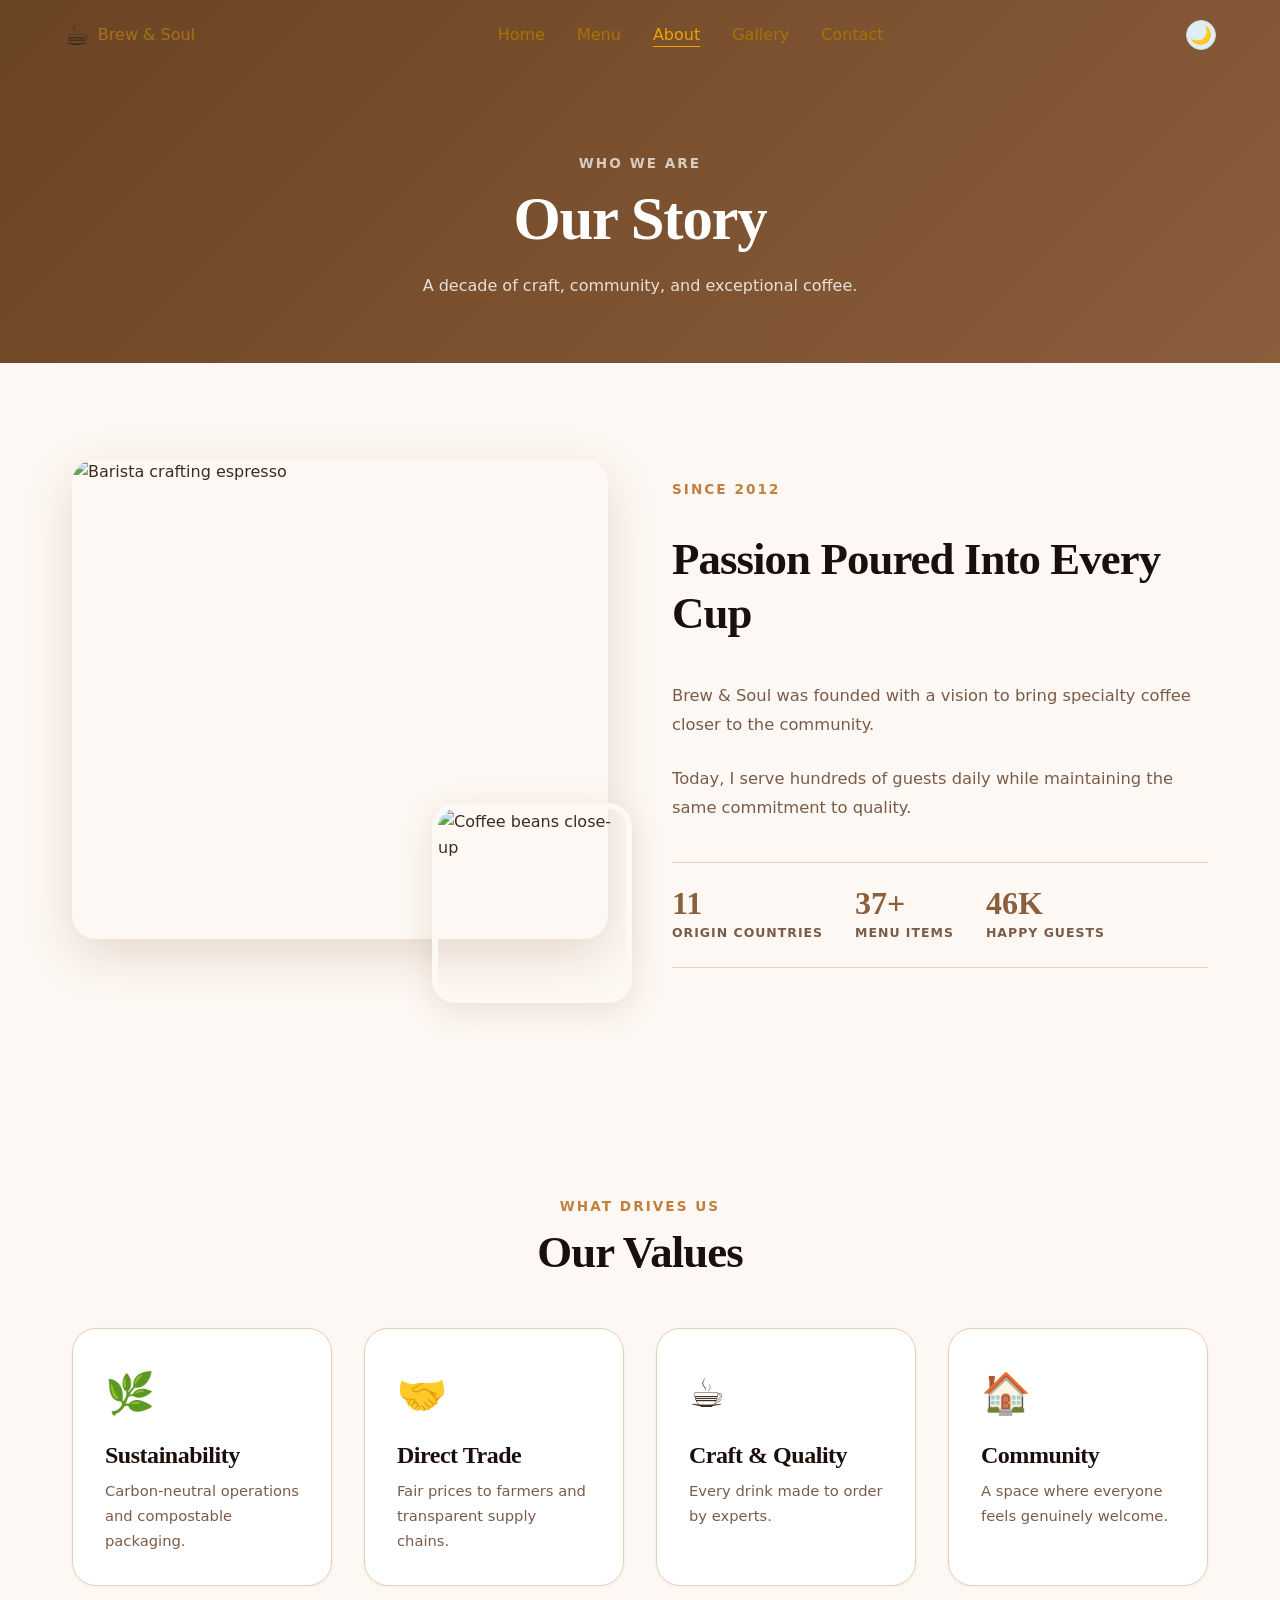
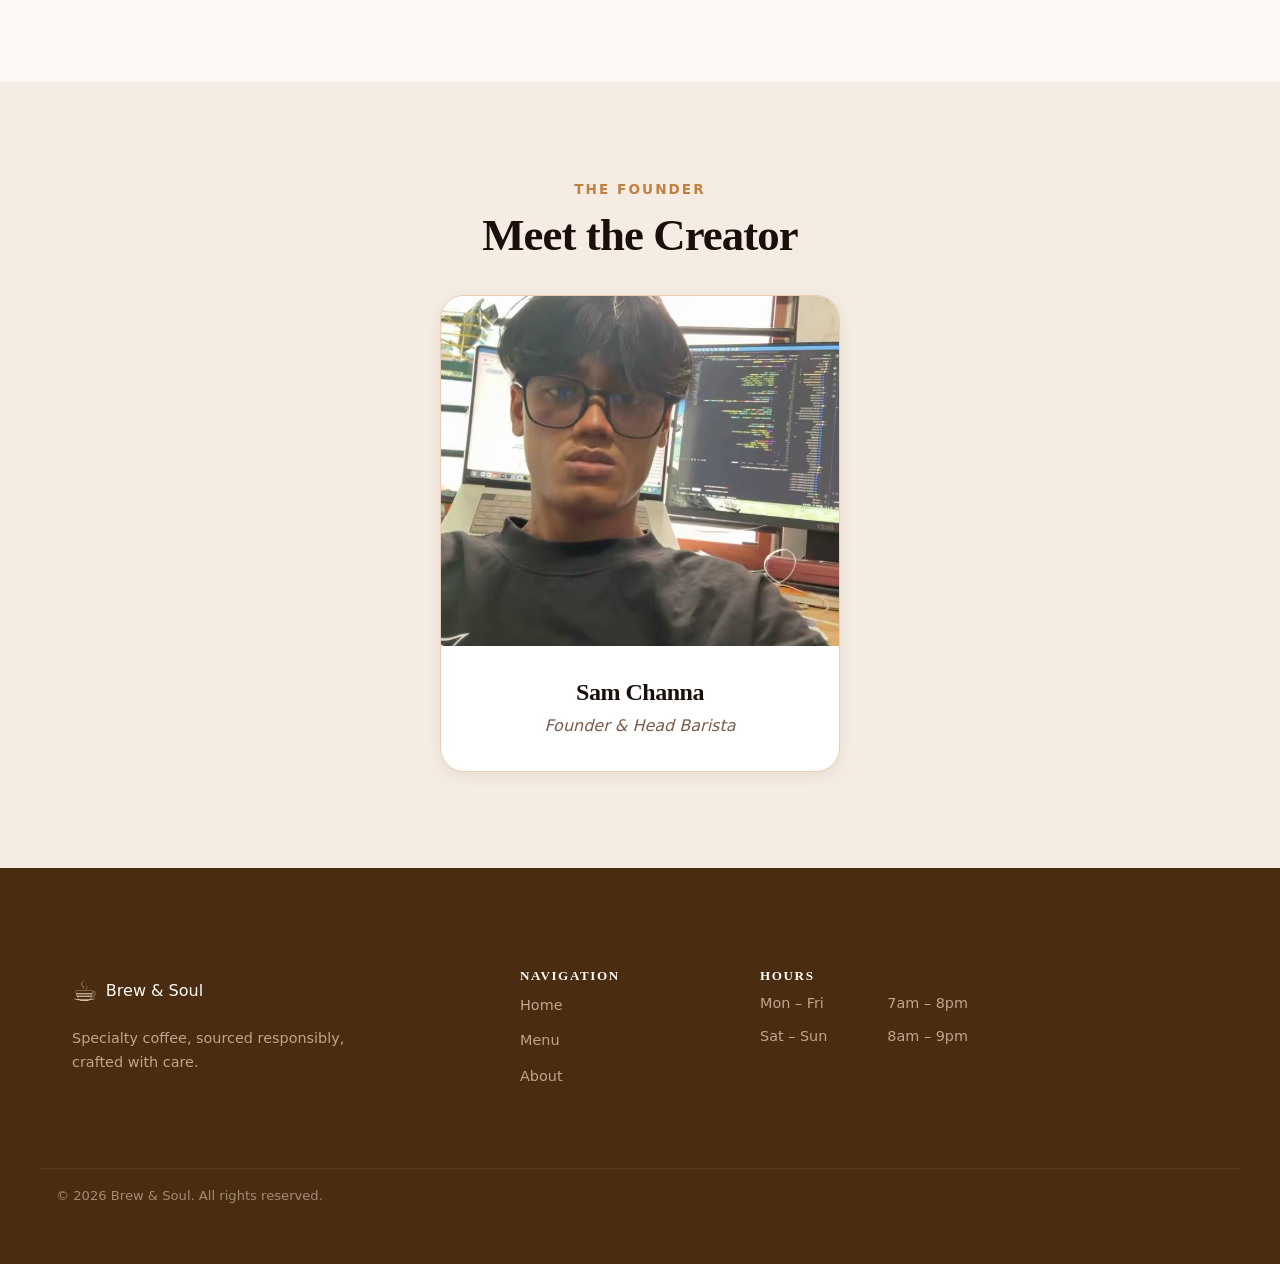
==== pages/about.html @ 76bbf793 "first commit" ====
<!DOCTYPE html>
<html lang="en" data-theme="light">
<head>
  <meta charset="UTF-8" />
  <meta name="viewport" content="width=device-width, initial-scale=1.0" />
  <title>About — Brew &amp; Soul</title>
  <link rel="stylesheet" href="../css/global.css" />
  <link rel="stylesheet" href="../css/navbar.css" />
  <link rel="stylesheet" href="../css/about.css" />
  <link rel="stylesheet" href="../css/footer.css" />
  <link rel="stylesheet" href="../css/responsive.css" />
  <style>
    .page-hero {
      min-height: 300px;
      display: flex;
      align-items: center;
      justify-content: center;
      text-align: center;
      padding: calc(var(--navbar-h) + var(--space-6)) var(--space-4) var(--space-6);
      background: linear-gradient(135deg, var(--clr-primary-600), var(--clr-primary-500));
      color: #fff;
    }
    .page-hero h1 { color: #fff; }
    .page-hero p  { color: rgba(255,255,255,0.82); margin-top: var(--space-2); }

    /* Team Section */
    .team-section { padding: var(--space-7) 0; background-color: var(--bg-section-alt); }
    .team-grid {
      display: flex;
      justify-content: center;
      padding: 0 var(--space-4);
    }
    .team-card {
      background-color: var(--bg-card);
      border-radius: var(--radius-xl);
      overflow: hidden;
      text-align: center;
      box-shadow: var(--shadow-md);
      border: 1px solid var(--border-color);
      transition: transform var(--transition-base);
      max-width: 400px;
      width: 100%;
    }
    .team-card:hover { transform: translateY(-6px); }
    .team-card img {
      width: 100%;
      height: 350px;
      object-fit: cover;
      object-position: center;
      display: block;
    }
    .team-card-body { padding: var(--space-4); }
    .team-card-body h3 { font-size: 1.5rem; margin-bottom: 5px; }
    .team-card-body p  { font-size: 1rem; color: var(--text-muted); font-style: italic; }

    /* Values Section */
    .values-section { padding: var(--space-7) 0; }
    .values-grid {
      display: grid;
      grid-template-columns: repeat(auto-fill, minmax(260px, 1fr));
      gap: var(--space-4);
    }
    .value-card {
      padding: var(--space-4);
      background-color: var(--bg-card);
      border-radius: var(--radius-xl);
      border: 1px solid var(--border-color);
      box-shadow: var(--shadow-sm);
    }
    .value-icon { font-size: 2.5rem; margin-bottom: var(--space-2); }
    .value-card h3 { margin-bottom: var(--space-1); }
    .value-card p  { font-size: 0.92rem; color: var(--text-muted); }
  </style>
</head>
<body>
  <nav class="navbar" id="navbar">
    <div class="nav-container">
      <a href="../index.html" class="nav-logo">
        <span class="logo-icon">&#9749;</span>
        <span class="logo-text">Brew &amp; Soul</span>
      </a>
      <ul class="nav-links" id="navLinks">
        <li><a href="../index.html" class="nav-link">Home</a></li>
        <li><a href="menu.html"    class="nav-link">Menu</a></li>
        <li><a href="about.html"   class="nav-link active">About</a></li>
        <li><a href="gallery.html" class="nav-link">Gallery</a></li>
        <li><a href="contact.html" class="nav-link">Contact</a></li>
      </ul>
      <div class="nav-controls">
        <button class="dark-toggle" id="darkToggle" aria-label="Toggle dark mode">
          <span class="toggle-icon" id="toggleIcon">&#127769;</span>
        </button>
        <button class="hamburger" id="hamburger" aria-label="Toggle menu" aria-expanded="false">
          <span class="bar"></span><span class="bar"></span><span class="bar"></span>
        </button>
      </div>
    </div>
  </nav>

  <section class="page-hero">
    <div>
      <p class="section-eyebrow" style="color:rgba(255,255,255,0.7)">Who We Are</p>
      <h1>Our Story</h1>
      <p>A decade of craft, community, and exceptional coffee.</p>
    </div>
  </section>

  <section class="about-section">
    <div class="container about-grid">
      <div class="about-images reveal">
        <img src="https://images.pexels.com/photos/683039/pexels-photo-683039.jpeg?auto=compress&cs=tinysrgb&w=700" alt="Barista crafting espresso" class="about-img-main" />
        <img src="https://i.pinimg.com/1200x/c4/73/7e/c4737e013a673e196416210867f9b1f8.jpg" alt="Coffee beans close-up" class="about-img-secondary" />
      </div>
      <div class="about-content reveal reveal-right">
        <p class="section-eyebrow">Since 2012</p>
        <h2 class="section-title">Passion Poured Into Every Cup</h2>
        <p class="about-text">Brew &amp; Soul was founded with a vision to bring specialty coffee closer to the community.</p>
        <p class="about-text">Today, I serve hundreds of guests daily while maintaining the same commitment to quality.</p>
        <div class="about-stats">
          <div class="stat"><span class="stat-number">12</span><span class="stat-label">Origin Countries</span></div>
          <div class="stat"><span class="stat-number">40+</span><span class="stat-label">Menu Items</span></div>
          <div class="stat"><span class="stat-number">50K</span><span class="stat-label">Happy Guests</span></div>
        </div>
      </div>
    </div>
  </section>

  <section class="values-section">
    <div class="container">
      <div class="section-header reveal">
        <p class="section-eyebrow">What Drives Us</p>
        <h2 class="section-title">Our Values</h2>
      </div>
      <div class="values-grid">
        <div class="value-card reveal">
          <div class="value-icon">&#127807;</div>
          <h3>Sustainability</h3>
          <p>Carbon-neutral operations and compostable packaging.</p>
        </div>
        <div class="value-card reveal">
          <div class="value-icon">&#129309;</div>
          <h3>Direct Trade</h3>
          <p>Fair prices to farmers and transparent supply chains.</p>
        </div>
        <div class="value-card reveal">
          <div class="value-icon">&#9749;</div>
          <h3>Craft &amp; Quality</h3>
          <p>Every drink made to order by experts.</p>
        </div>
        <div class="value-card reveal">
          <div class="value-icon">&#127968;</div>
          <h3>Community</h3>
          <p>A space where everyone feels genuinely welcome.</p>
        </div>
      </div>
    </div>
  </section>

  <section class="team-section">
    <div class="container">
      <div class="section-header reveal" style="text-align: center; margin-bottom: var(--space-4);">
        <p class="section-eyebrow">The Founder</p>
        <h2 class="section-title">Meet the Creator</h2>
      </div>
      <div class="team-grid">
        <div class="team-card reveal">
          <img src="/images/channa.jpg" alt="Sam Channa" />
          <div class="team-card-body">
            <h3>Sam Channa</h3>
            <p>Founder &amp; Head Barista</p>
          </div>
        </div>
      </div>
    </div>
  </section>

  <footer class="footer">
    <div class="container footer-grid">
      <div class="footer-brand">
        <a href="../index.html" class="nav-logo">
          <span class="logo-icon">&#9749;</span>
          <span class="logo-text">Brew &amp; Soul</span>
        </a>
        <p class="footer-tagline">Specialty coffee, sourced responsibly,<br />crafted with care.</p>
      </div>
      <div class="footer-col">
        <h4>Navigation</h4>
        <ul>
          <li><a href="../index.html">Home</a></li>
          <li><a href="menu.html">Menu</a></li>
          <li><a href="about.html">About</a></li>
        </ul>
      </div>
      <div class="footer-col">
        <h4>Hours</h4>
        <ul class="hours-list">
          <li><span>Mon – Fri</span><span>7am – 8pm</span></li>
          <li><span>Sat – Sun</span><span>8am – 9pm</span></li>
        </ul>
      </div>
    </div>
    <div class="footer-bottom">
      <p>&copy; 2026 Brew &amp; Soul. All rights reserved.</p>
    </div>
  </footer>

  <script src="../js/darkmode.js"></script>
  <script src="../js/navbar.js"></script>
  <script src="../js/animation.js"></script>
</body>
</html>
---- css/global.css ----
/* global.css — CSS Custom Properties, Reset, Base Styles */

/* ---- 1. Color System (Light Theme) ---- */
:root {
  /* Primary — warm coffee brown */
  --clr-primary-100: #f5ede4;
  --clr-primary-200: #e8d0b8;
  --clr-primary-300: #d4a97a;
  --clr-primary-400: #c08040;
  --clr-primary-500: #8b5e3c;   /* ពណ៌មេ (Main Brand Color) */
  --clr-primary-600: #6b4423;
  --clr-primary-700: #4a2c10;

  /* Secondary — warm cream */
  --clr-secondary-100: #fdf8f3;
  --clr-secondary-200: #f7efe4;
  --clr-secondary-300: #edd9c0;
  --clr-secondary-400: #d9b896;

  /* Accent — golden amber */
  --clr-accent-300: #f0c060;
  --clr-accent-400: #e8a820;
  --clr-accent-500: #c98a00;

  /* Semantic */
  --clr-success: #2d7a4f;
  --clr-warning: #b45309;
  --clr-error:   #b91c1c;

  /* Neutrals */
  --clr-neutral-50:  #fafafa;
  --clr-neutral-100: #f5f5f5;
  --clr-neutral-200: #e5e5e5;
  --clr-neutral-300: #d4d4d4;
  --clr-neutral-400: #a3a3a3;
  --clr-neutral-500: #737373;
  --clr-neutral-600: #525252;
  --clr-neutral-700: #404040;
  --clr-neutral-800: #262626;
  --clr-neutral-900: #171717;

  /* Semantic aliases (អថេរសម្រាប់ប្តូរ Theme) */
  --bg-page:        #fdf8f3;    /* ផ្ទៃខាងក្រោយទំព័រ */
  --bg-section-alt: #f5ede4;    /* ផ្ទៃផ្នែកជំនួស */
  --bg-card:        #ffffff;    /* ផ្ទៃរបស់កាត */
  --bg-navbar:      rgba(253, 248, 243, 0.95); /* ផ្ទៃ Navbar */

  --text-heading:   #1a0f0a;    /* ពណ៌ចំណងជើង */
  --text-body:      #3d2b1e;    /* ពណ៌អត្ថបទធម្មតា */
  --text-muted:     #7a5c4a;    /* ពណ៌អក្សរស្រាល */
  --text-inverse:   #fdf8f3;    /* ពណ៌អក្សរផ្ទុយ */

  --border-color:   #e8d0b8;    /* ពណ៌បន្ទាត់ព្រំដែន */
  --shadow-sm:      0 1px 3px rgba(139, 94, 60, 0.08);   /* box-shadow: 0 1px 3px ... */
  --shadow-md:      0 4px 16px rgba(139, 94, 60, 0.12);  /* box-shadow: 0 4px 16px ... */
  --shadow-lg:      0 8px 32px rgba(139, 94, 60, 0.16);  /* box-shadow: 0 8px 32px ... */
  --shadow-xl:      0 16px 48px rgba(139, 94, 60, 0.20); /* box-shadow: 0 16px 48px ... */

  /* Typography */
  --font-serif:    Georgia, "Times New Roman", serif;
  --font-sans:     "Segoe UI", system-ui, -apple-system, sans-serif;
  --font-mono:     "Courier New", Courier, monospace;

  /* Spacing — 8px grid (ប្រព័ន្ធគម្លាត) */
  --space-1:  0.5rem;   /* ស្មើនឹង: 8px */
  --space-2:  1rem;     /* ស្មើនឹង: 16px */
  --space-3:  1.5rem;   /* ស្មើនឹង: 24px */
  --space-4:  2rem;     /* ស្មើនឹង: 32px */
  --space-5:  3rem;     /* ស្មើនឹង: 48px */
  --space-6:  4rem;     /* ស្មើនឹង: 64px */
  --space-7:  6rem;     /* ស្មើនឹង: 96px */

  /* Border radius (កម្រិតកាច់ជ្រុង) */
  --radius-sm:  4px;    /* border-radius: 4px; */
  --radius-md:  8px;    /* border-radius: 8px; */
  --radius-lg:  16px;   /* border-radius: 16px; */
  --radius-xl:  24px;   /* border-radius: 24px; */
  --radius-full: 9999px; /* border-radius: 9999px; */

  /* Transitions */
  --transition-fast:   150ms ease; /* transition: 0.15s ease; */
  --transition-base:   300ms ease; /* transition: 0.3s ease; */
  --transition-slow:   500ms ease; /* transition: 0.5s ease; */

  /* Layout */
  --container-max: 1200px; /* max-width: 1200px; */
  --navbar-h:      72px;   /* height: 72px; */
}

/* ---- 2. Dark Theme ---- */
[data-theme="dark"] {
  --bg-page:        #1a120c;
  --bg-section-alt: #221810;
  --bg-card:        #2a1d14;
  --bg-navbar:      rgba(26, 18, 12, 0.96);

  --text-heading:   #f5ede4;
  --text-body:      #d4b49a;
  --text-muted:     #a07860;
  --text-inverse:   #1a0f0a;

  --border-color:   #3d2b1e;
  --shadow-sm:      0 1px 3px rgba(0, 0, 0, 0.3);
  --shadow-md:      0 4px 16px rgba(0, 0, 0, 0.4);
  --shadow-lg:      0 8px 32px rgba(0, 0, 0, 0.5);
  --shadow-xl:      0 16px 48px rgba(0, 0, 0, 0.6);

  --clr-primary-300: #fdfcfb;
  --clr-primary-400: #f6f1ed;
}

/* ---- 3. CSS Reset ---- */
*, *::before, *::after {
  box-sizing: border-box; /* រក្សាតម្លៃ width/height */
  margin: 0;
  padding: 0;
}

html {
  scroll-behavior: smooth; /* រមូរទំព័រដោយរលូន */
  scroll-padding-top: var(--navbar-h); /* ទីតាំង anchor ស្មើនឹង 72px */
  font-size: 16px;
}

body {
  font-family: var(--font-sans);
  font-size: 1rem;
  line-height: 1.6;
  color: var(--text-body);
  background-color: var(--bg-page);
  transition: background-color var(--transition-slow), color var(--transition-slow);
  overflow-x: hidden;
}

img { display: block; max-width: 100%; height: auto; }
a { color: inherit; text-decoration: none; }
ul { list-style: none; }
button { cursor: pointer; border: none; background: none; font-family: inherit; }

/* ---- 4. Typography Scale ---- */
h1, h2, h3, h4, h5, h6 {
  font-family: var(--font-serif);
  color: var(--text-heading);
  line-height: 1.2;
  letter-spacing: -0.02em;
}

/* ប្រើ clamp ដើម្បីឱ្យអក្សររីកតូច-ធំ តាមអេក្រង់ដោយស្វ័យប្រវត្តិ */
h1 { font-size: clamp(2.2rem, 5vw, 3.8rem); font-weight: 700; }
h2 { font-size: clamp(1.8rem, 3.5vw, 2.8rem); font-weight: 700; }
h3 { font-size: clamp(1.2rem, 2vw, 1.5rem); font-weight: 600; }
h4 { font-size: 1.1rem; font-weight: 600; }

p { line-height: 1.7; }

/* ---- 5. Reusable Layout Utility ---- */
.container {
  max-width: var(--container-max); /* max-width: 1200px; */
  margin-inline: auto;             /* margin-left/right: auto; (ដាក់កណ្តាល) */
  padding-inline: var(--space-4);  /* padding-left/right: 32px; */
}

/* ---- 6. Shared Section Header Styles ---- */
.section-header {
  text-align: center;
  max-width: 600px;                /* max-width: 600px; */
  margin-inline: auto;
  margin-bottom: var(--space-5);   /* margin-bottom: 48px; */
}

.section-eyebrow {
  font-size: 0.85rem;
  font-weight: 700;
  letter-spacing: 0.15em;
  text-transform: uppercase;
  color: var(--clr-primary-400);
  margin-bottom: var(--space-1);   /* margin-bottom: 8px; */
}

.section-title { color: var(--text-heading); margin-bottom: var(--space-2); } /* margin-bottom: 16px; */
.section-subtitle { color: var(--text-muted); font-size: 1.05rem; }

/* ---- 7. Shared Button Styles ---- */
.btn {
  display: inline-flex;
  align-items: center;
  gap: 0.5rem;
  padding: 0.7rem 1rem;
  border-radius: var(--radius-full); /* border-radius: 9999px; */
  font-size: 0.95rem;
  font-weight: 600;
  transition: transform var(--transition-fast), box-shadow var(--transition-fast), background-color var(--transition-base);
  cursor: pointer;
}

.btn:hover { transform: translateY(-2px); }
.btn:active { transform: translateY(0); }

.btn-primary {
  background-color: var(--clr-primary-500); /* background-color: #8b5e3c; */
  color: #fff;
  box-shadow: var(--shadow-md);            /* box-shadow: 0 4px 16px ...; */
}

.btn-primary:hover {
  background-color: var(--clr-primary-600); /* background-color: #6b4423; */
  box-shadow: var(--shadow-lg);             /* box-shadow: 0 8px 32px ...; */
}

.btn-outline {
  background-color: transparent;
  color: var(--clr-primary-500);
  border: 2px solid var(--clr-primary-500);
}

.btn-outline:hover {
  background-color: var(--clr-primary-500);
  color: #fff;
}

.btn-full { width: 100%; justify-content: center; }

/* ---- 8. Scroll Reveal Animations ---- */
.reveal {
  opacity: 0;
  transform: translateY(32px); /* កម្រិតចលនាចុះក្រោម 32px */
  transition: opacity 0.7s ease, transform 0.7s ease;
}

.reveal.reveal-right { transform: translateX(40px); } /* រំកិលទៅស្តាំ 40px */
.reveal.visible { opacity: 1; transform: translate(0, 0); } /* បង្ហាញខ្លួននៅទីតាំងដើម */

/* Stagger children inside a reveal container */
.reveal-stagger > * {
  opacity: 0;
  transform: translateY(24px); /* រំកិលចុះក្រោម 24px */
  transition: opacity 0.5s ease, transform 0.5s ease;
}

.reveal-stagger.visible > *:nth-child(1) { 
  transition-delay: 0.1s; 
}
.reveal-stagger.visible > *:nth-child(2) { 
  transition-delay: 0.2s; 
}
.reveal-stagger.visible > *:nth-child(3) { 
  transition-delay: 0.3s; 
}
.reveal-stagger.visible > *:nth-child(4) { 
  transition-delay: 0.4s; 
}
.reveal-stagger.visible > *:nth-child(5) { 
  transition-delay: 0.5s; 
}
.reveal-stagger.visible > *:nth-child(6) { 
  transition-delay: 0.6s; 
}

.reveal-stagger.visible > * { 
  opacity: 1; transform: translateY(0); 
}
---- css/navbar.css ----
/* ---- Main navbar container ---- */
.navbar {
  position: fixed;
  top: 0;
  left: 0;
  right: 0;
  z-index: 3000;
  height: 70px;
  background-color: transparent;
  transition: background-color 0.3s ease, box-shadow 0.3s ease;
}

.navbar.scrolled {
  background-color: rgba(255, 255, 255, 0.9);
  backdrop-filter: blur(12px);
  box-shadow: 0 2px 4px rgba(0,0,0,0.05);
}

.nav-container {
  max-width: 1200px;
  height: 100%;
  margin: 0 auto;
  padding: 0 24px;
  display: flex;
  align-items: center;
  justify-content: space-between;
}

/* ---- Logo ---- */
.nav-logo { 
  display: flex; 
  align-items: center; 
  gap: 8px; 
  text-decoration: none; 
}
.logo-text{
  color: #a5721a;
}
.logo-icon{
  font-size: 1.8rem;
}

/* ---- Desktop Links ---- */
.nav-links { 
  display: flex; 
  align-items: center; 
  gap: 4px; list-style: none; 
}
.nav-link { 
  padding: 8px 14px; 
  font-weight: 500; 
  color: #a87301; 
  text-decoration: none; 
  transition: 0.2s; 
}
.nav-link:hover,
.nav-link.active {
  color: #eca202;
  text-decoration: underline;
  text-underline-offset: 6px;
}
.dark-toggle { 
  display: flex; 
  align-items: center; 
  justify-content: center; 
  width: 30px; 
  height: 30px; 
  border-radius: 9999px; 
  background-color: #dfeef5; 
  border: 1px solid #d1d5db; 
  font-size: 1.1rem; 
  cursor: pointer; 
  transition: background-color 0.3s ease, transform 0.2s ease; 
}
.dark-toggle:hover { 
  background-color: #bae6fd; 
  transform: rotate(20deg); 
}
@media (max-width: 768px) {
  .hamburger { 
    display: flex !important; 
  }
  .logo-icon{
    font-size: 1.8rem; 
    line-height: 1;
  }
  .logo-text{
    font-size: 1.3rem;
  }
  .dark-toggle{
    
   width: 25px;
   height: 25px;
   background-color: #b6b6b6; 
   box-shadow: 0 2px 5px rgba(53, 45, 45, 0.1);
   border-radius: 999px;
  }
  .dark-toggle:hover {
  box-shadow: 0 4px 8px rgba(22, 21, 21, 0.15);
}
  .nav-links {
    position: fixed;
    top: 0;
    left: -100%;
    width: 280px;
    height: 100vh;
    background: #ffffff; /* ពណ៌សតាមរូប */
    display: flex;
    flex-direction: column;
    transition: left 0.4s cubic-bezier(0.4, 0, 0.2, 1);
    z-index: 2000;
    padding: 0;
    margin: 0;
    box-shadow: 2px 0 10px rgba(0,0,0,0.1);
  }

  .nav-links.open { 
    left: 0; 
  }

  /* Header ក្នុង Sidebar */
  .sidebar-header { 
    background: linear-gradient(to right, #2d5a27, #1a3317); 
    color: rgb(255, 255, 255); 
    padding: 40px 20px; 
    text-align: center; 
  }
  
  /* Navigation Items */
  .nav-items { 
    flex-grow: 1; 
    padding: 20px 0; 
  }
  .nav-link { 
    color: #956403 !important; 
    padding: 15px 25px; 
    display: flex; 
    align-items: center;
    font-weight: 600;
  }
  .nav-link.active { 
    color: #2d5a27 !important; 
    border-left: 4px solid #2d5a27; 
    background: #f0f4ef; 
  }

  
}

/* ---- Hamburger Button ---- */
.hamburger { 
  display: none; 
  flex-direction: column; 
  justify-content: center; 
  gap: 5px; 
  width: 40px; 
  height: 40px; 
  background: transparent; /* Changed from #e0f2fe to transparent */
  border: none; 
  cursor: pointer; 
  border-radius: 8px; 
}
.bar { 
  width: 20px; 
  height: 2px; 
  background-color: #b87603; 
  transition: 0.3s; 
  margin: 0 auto; 
}
.hamburger.open .bar:nth-child(1) { transform: translateY(7px) rotate(45deg); }
.hamburger.open .bar:nth-child(2) { opacity: 0; }
.hamburger.open .bar:nth-child(3) { transform: translateY(-7px) rotate(-45deg); }
---- css/about.css ----
/* about.css — About Section */
.about-section {
  padding: var(--space-7) 0;      /* padding: 96px 0; */
  background-color: var(--bg-page); /* background: #fdf8f3 (Light) / #1a120c (Dark) */
}

/* ---- Two-column grid layout ---- */
.about-grid {
  display: grid;
  grid-template-columns: 1fr 1fr; /* បែងចែកជា ២ ជួរស្មើគ្នា */
  align-items: center;            /* ដាក់ធាតុឱ្យនៅចំកណ្តាលតាមបញ្ឈរ */
  gap: var(--space-6);            /* gap: 64px; */
}

/* ---- Stacked Image Composition ---- */
.about-images {
  position: relative;
  padding-bottom: var(--space-6); /* padding-bottom: 64px; */
}

.about-img-main {
  width: 100%;
  height: 480px;
  object-fit: cover;
  border-radius: var(--radius-xl); /* border-radius: 24px; */
  box-shadow: var(--shadow-xl);    /* ស្រមោលធំខ្លាំង */
}

/* Small overlapping secondary image */
.about-img-secondary {
  position: absolute;             /* ដាក់រូបត្រួតលើរូបធំ */
  bottom: 0;
  right: -24px;                   /* យោងចេញក្រៅ 24px */
  width: 200px;
  height: 200px;
  object-fit: cover;
  border-radius: var(--radius-xl); /* border-radius: 24px; */
  border: 6px solid var(--bg-page); /* បន្ទាត់ជុំវិញពណ៌ដូចផ្ទៃ Background */
  box-shadow: var(--shadow-lg);    /* ស្រមោលធំ */
}

/* ---- Content Side ---- */
.about-content {
  display: flex;
  flex-direction: column;
  gap: var(--space-3);            /* gap: 24px; */
}

.about-text {
  color: var(--text-muted);       /* color: #7a5c4a (Light) / #a07860 (Dark) */
  font-size: 1.02rem;
  line-height: 1.8;
}

/* ---- Stats Row ---- */
.about-stats {
  display: flex;
  gap: var(--space-4);            /* gap: 32px; */
  margin: var(--space-2) 0;       /* margin: 16px 0; */
  padding: var(--space-3) 0;      /* padding: 24px 0; */
  border-top: 1px solid var(--border-color);    /* គូសបន្ទាត់ខាងលើ */
  border-bottom: 1px solid var(--border-color); /* គូសបន្ទាត់ខាងក្រោម */
}

.stat {
  display: flex;
  flex-direction: column;
  gap: 4px;
}

.stat-number {
  font-family: var(--font-serif);
  font-size: 2rem;                /* ទំហំ: 32px */
  font-weight: 700;
  color: var(--clr-primary-500);  /* color: #8b5e3c; */
  line-height: 1;
}

.stat-label {
  font-size: 0.78rem;             /* ទំហំ: 12.48px */
  font-weight: 600;
  letter-spacing: 0.08em;         /* គម្លាតអក្សរ */
  text-transform: uppercase;      /* អក្សរធំទាំងអស់ */
  color: var(--text-muted);       /* color: #7a5c4a (Light) / #a07860 (Dark) */
}
---- css/footer.css ----
/* footer.css — Site Footer (Standardized) */
.footer {
  background-color: #4a2c10;
  color: #d1bfa8;        
  padding-top: 100px;    
  padding-bottom: 40px;
}

/* Override the nav-logo text color inside dark footer */
.footer .logo-text {
  color: #fdfaf6;          
}

/* ---- Footer Main Grid ---- */
.footer-grid {
  display: grid;
  grid-template-columns: 2fr 1fr 1fr 1fr;
  gap: 32px;               
  padding-bottom: 80px;     
}

/* ---- Brand Column ---- */
.footer-brand {
  display: flex;
  flex-direction: column;
  gap: 8px;                 
}

.footer-tagline {
  font-size: 0.9rem;
  color: #bfa58d;           
  line-height: 1.7;
  margin-top: 4px;      
}

/* ---- Social Links ---- */
.social-links {
  display: flex;
  gap: 4px;                 
  margin-top: 4px;          
}

.social-link {
  display: flex;
  align-items: center;
  justify-content: center;
  width: 38px;
  height: 38px;
  border-radius: 8px;      
  background-color: rgba(255, 255, 255, 0.08);
  border: 1px solid rgba(255, 255, 255, 0.12);
  font-size: 0.78rem;
  font-weight: 700;
  letter-spacing: 0.05em;
  color: #d1bfa8;
  transition: background-color 0.2s, color 0.2s; 
}

.social-link:hover {
  background-color: #8c5a2a;
  color: #fff;
  border-color: #8c5a2a;
}

/* ---- Footer Columns ---- */
.footer-col h4 {
  font-size: 0.82rem;
  font-weight: 700;
  letter-spacing: 0.12em;
  text-transform: uppercase;
  color: #fdfaf6;          
  margin-bottom: 8px;      
}

.footer-col ul {
  list-style: none;
  display: flex;
  flex-direction: column;
  gap: 10px;
}

.footer-col ul a {
  font-size: 0.9rem;
  color: #bfa58d;         
  transition: color 0.2s, padding-left 0.2s;
  text-decoration: none;
}

.footer-col ul a:hover {
  color: #fdfaf6;
  padding-left: 4px;
}

/* ---- Hours List ---- */
.hours-list {
  list-style: none;
  display: flex;
  flex-direction: column;
  gap: 10px;
}

.hours-list li {
  display: flex;
  justify-content: space-between;
  gap: 8px;                
  font-size: 0.9rem;
  color: #bfa58d;
}

/* ---- Footer Bottom Bar ---- */
.footer-bottom {
  border-top: 1px solid rgba(255, 255, 255, 0.08);
  padding: 16px 0;          
  display: flex;
  align-items: center;
  justify-content: space-between;
  flex-wrap: wrap;
  gap: 8px;                 
  max-width: 1200px;        
  margin-inline: auto;
  padding-inline: 16px;     
}

.footer-bottom p {
  font-size: 0.82rem;
  color: #a38a72;           
}
---- css/responsive.css ----
/* responsive.css — Breakpoints & Mobile Layouts */

/* ---- Breakpoints used:
   xl : 1200px — wide desktop
   lg : 992px  — laptop / small desktop
   md : 768px  — tablet (landscape)
   sm : 576px  — tablet (portrait) / large phone
   xs : 400px  — small phone
---- */

/* ===== xl: 1200px ===== */
@media (max-width: 1200px) {
  .about-img-secondary {
    right: 0;
    width: 160px;
    height: 160px;
  }
}

/* ===== lg: 992px ===== */
@media (max-width: 992px) {

  /* Navbar: show hamburger, hide desktop links */
  .hamburger {
    display: flex;
  }

  /* Mobile nav menu slides down */
  .nav-links {
    position: fixed;
    top: var(--navbar-h); /* !NOTE: var(--navbar-h) កំណត់កម្ពស់ Navbar */
    left: 0;
    right: 0;
    background-color: var(--bg-navbar); /* !NOTE: var(--bg-navbar) ពណ៌ផ្ទៃ Navbar */
    backdrop-filter: blur(12px);
    -webkit-backdrop-filter: blur(12px);
    flex-direction: column;
    align-items: center;
    gap: 0;
    padding: var(--space-3) 0; /* !NOTE: var(--space-3) = 24px */
    border-bottom: 1px solid var(--border-color); /* !NOTE: var(--border-color) ពណ៌គែម */
    box-shadow: var(--shadow-lg); /* !NOTE: var(--shadow-lg) ស្រមោលធំ */
    /* Hidden state */
    transform: translateY(-120%);
    opacity: 0;
    pointer-events: none;
    transition: transform var(--transition-base), opacity var(--transition-base); /* !NOTE: var(--transition-base) ល្បឿនចលនា */
    z-index: 999;
  }

  /* JS toggles .open on #navLinks */
  .nav-links.open {
    transform: translateY(0);
    opacity: 1;
    pointer-events: auto;
  }

  .nav-link {
    padding: 0.9rem 2rem;
    width: 100%;
    text-align: center;
    border-radius: 0;
  }

  .nav-link::after {
    display: none;
  }

  /* Hero: stack vertically */
  .hero {
    flex-direction: column;
    text-align: center;
    padding-top: calc(var(--navbar-h) + var(--space-5)); /* !NOTE: var(--navbar-h) + var(--space-5) = 48px */
    padding-bottom: var(--space-6); /* !NOTE: var(--space-6) = 64px */
  }

  .hero-content {
    max-width: 100%;
  }

  .hero-buttons {
    justify-content: center;
  }

  .hero-image {
    max-width: 440px;
    width: 100%;
    margin-inline: auto;
  }

  .hero-img {
    height: 380px;
  }

  /* About: stack vertically */
  .about-grid {
    grid-template-columns: 1fr;
  }

  .about-images {
    padding-bottom: var(--space-5); /* !NOTE: var(--space-5) = 48px */
  }

  .about-img-main {
    height: 380px;
  }

  .about-img-secondary {
    width: 140px;
    height: 140px;
    right: 0;
    bottom: 0;
  }

  /* Footer grid: 2 columns */
  .footer-grid {
    grid-template-columns: 1fr 1fr;
  }

  .footer-brand {
    grid-column: 1 / -1;
  }
}

/* ===== md: 768px ===== */
@media (max-width: 768px) {

  /* Contact: stack vertically */
  .contact-grid {
    grid-template-columns: 1fr;
  }

  /* Gallery: 2 columns */
  .gallery-grid {
    grid-template-columns: 1fr 1fr;
  }

  .gallery-item.gi-wide {
    grid-column: span 2;
  }

  /* Testimonial card: reduce padding */
  .testimonial-card {
    padding: var(--space-4); /* !NOTE: var(--space-4) = 32px */
  }

  .testimonial-text {
    font-size: 1.05rem;
  }

  /* About stats: wrap */
  .about-stats {
    flex-wrap: wrap;
    gap: var(--space-3); /* !NOTE: var(--space-3) = 24px */
  }

  /* Footer: single column */
  .footer-grid {
    grid-template-columns: 1fr 1fr;
    gap: var(--space-4); /* !NOTE: var(--space-4) = 32px */
  }
}

/* ===== sm: 576px ===== */
@media (max-width: 576px) {

  /* Reduce hero font sizes */
  .hero-title {
    font-size: 2.2rem;
  }

  .hero-img {
    height: 300px;
  }

  .hero-badge {
    width: 80px;
    height: 80px;
    bottom: -12px;
    left: -12px;
  }

  .badge-number {
    font-size: 1.3rem;
  }

  /* Menu grid: single column */
  .menu-grid {
    grid-template-columns: 1fr;
  }

  /* Gallery: single column */
  .gallery-grid {
    grid-template-columns: 1fr;
  }

  .gallery-item.gi-wide {
    grid-column: span 1;
  }

  /* Footer: full-width single column */
  .footer-grid {
    grid-template-columns: 1fr;
  }

  .footer-bottom {
    flex-direction: column;
    text-align: center;
  }

  /* Section padding reductions */
  .about-section,
  .menu-section,
  .gallery-grid,
  .testimonial-section,
  .contact-section {
    padding: var(--space-6) 0; /* !NOTE: var(--space-6) = 64px */
  }
}

/* ===== xs: 400px ===== */
@media (max-width: 400px) {

  :root {
    --space-4: 1.5rem; /* !NOTE: var(--space-4) កែសម្រួលតាមទំហំអេក្រង់ */
  }

  .hero-buttons {
    flex-direction: column;
    align-items: center;
  }

  .btn {
    width: 100%;
    justify-content: center;
  }

  .contact-form {
    padding: var(--space-3); /* !NOTE: var(--space-3) = 24px */
  }

  .menu-filters {
    gap: 6px;
  }

  .filter-btn {
    padding: 0.45rem 0.9rem;
    font-size: 0.82rem;
  }
}

/* ===== Print Styles ===== */
@media print {
  .navbar, .hero-badge, .scroll-indicator,
  .carousel-controls, .hamburger, .dark-toggle {
    display: none !important;
  }

  body {
    font-size: 12pt;
    color: #000;
  }
}
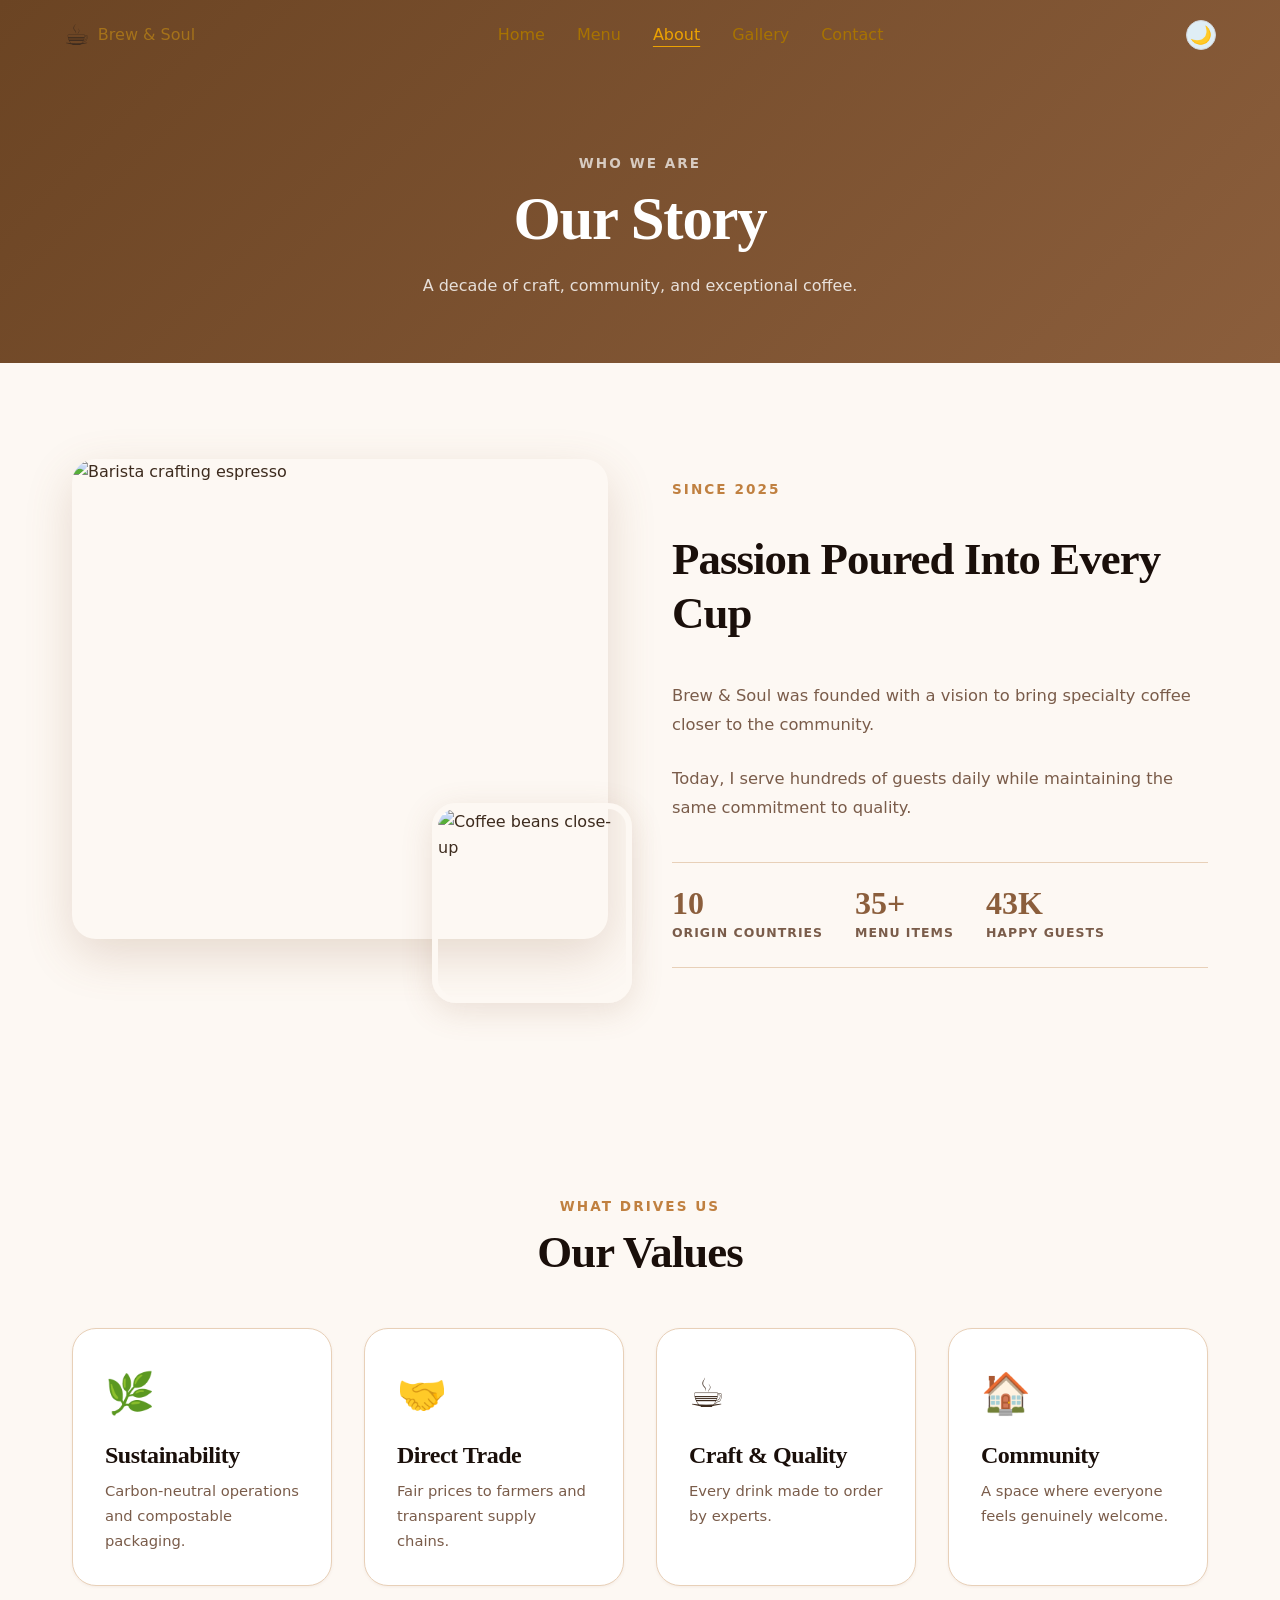
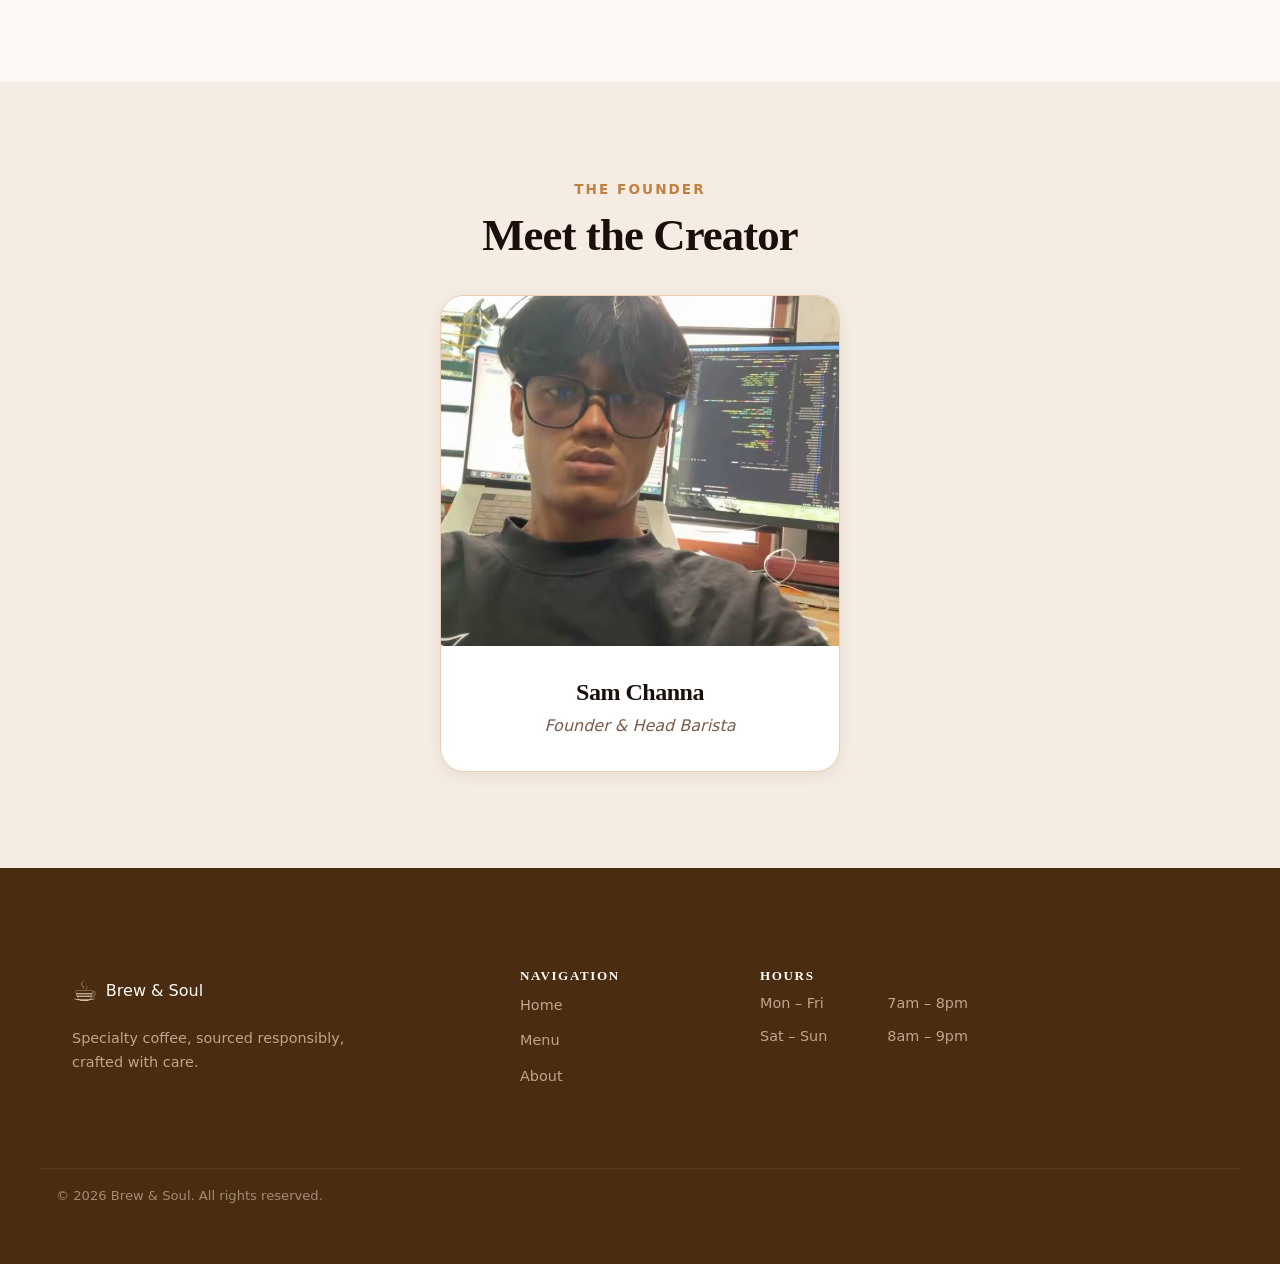
==== commit 59583428: "Redesign menu cards and add README" ====
--- a/pages/about.html
+++ b/pages/about.html
@@ -112,7 +112,7 @@
         <img src="https://i.pinimg.com/1200x/c4/73/7e/c4737e013a673e196416210867f9b1f8.jpg" alt="Coffee beans close-up" class="about-img-secondary" />
       </div>
       <div class="about-content reveal reveal-right">
-        <p class="section-eyebrow">Since 2012</p>
+        <p class="section-eyebrow">Since 2025</p>
         <h2 class="section-title">Passion Poured Into Every Cup</h2>
         <p class="about-text">Brew &amp; Soul was founded with a vision to bring specialty coffee closer to the community.</p>
         <p class="about-text">Today, I serve hundreds of guests daily while maintaining the same commitment to quality.</p>
--- a/css/global.css
+++ b/css/global.css
@@ -1,3 +1,4 @@
+
 /* global.css — CSS Custom Properties, Reset, Base Styles */
 
 /* ---- 1. Color System (Light Theme) ---- */
@@ -7,7 +8,7 @@
   --clr-primary-200: #e8d0b8;
   --clr-primary-300: #d4a97a;
   --clr-primary-400: #c08040;
-  --clr-primary-500: #8b5e3c;   /* ពណ៌មេ (Main Brand Color) */
+  --clr-primary-500: #8b5e3c;   /* Main brand color */
   --clr-primary-600: #6b4423;
   --clr-primary-700: #4a2c10;
 
@@ -39,18 +40,18 @@
   --clr-neutral-800: #262626;
   --clr-neutral-900: #171717;
 
-  /* Semantic aliases (អថេរសម្រាប់ប្តូរ Theme) */
-  --bg-page:        #fdf8f3;    /* ផ្ទៃខាងក្រោយទំព័រ */
-  --bg-section-alt: #f5ede4;    /* ផ្ទៃផ្នែកជំនួស */
-  --bg-card:        #ffffff;    /* ផ្ទៃរបស់កាត */
-  --bg-navbar:      rgba(253, 248, 243, 0.95); /* ផ្ទៃ Navbar */
-
-  --text-heading:   #1a0f0a;    /* ពណ៌ចំណងជើង */
-  --text-body:      #3d2b1e;    /* ពណ៌អត្ថបទធម្មតា */
-  --text-muted:     #7a5c4a;    /* ពណ៌អក្សរស្រាល */
-  --text-inverse:   #fdf8f3;    /* ពណ៌អក្សរផ្ទុយ */
-
-  --border-color:   #e8d0b8;    /* ពណ៌បន្ទាត់ព្រំដែន */
+  /* Semantic aliases (variables for switching themes) */
+  --bg-page:        #fdf8f3;    /* Page background */
+  --bg-section-alt: #f5ede4;    /* Alternate section background */
+  --bg-card:        #ffffff;    /* Card background */
+  --bg-navbar:      rgba(253, 248, 243, 0.95); /* Navbar background */
+
+  --text-heading:   #1a0f0a;    /* Heading text color */
+  --text-body:      #3d2b1e;    /* Body text color */
+  --text-muted:     #7a5c4a;    /* Muted text color */
+  --text-inverse:   #fdf8f3;    /* Inverse text color */
+
+  --border-color:   #e8d0b8;    /* Border color */
   --shadow-sm:      0 1px 3px rgba(139, 94, 60, 0.08);   /* box-shadow: 0 1px 3px ... */
   --shadow-md:      0 4px 16px rgba(139, 94, 60, 0.12);  /* box-shadow: 0 4px 16px ... */
   --shadow-lg:      0 8px 32px rgba(139, 94, 60, 0.16);  /* box-shadow: 0 8px 32px ... */
@@ -61,16 +62,16 @@
   --font-sans:     "Segoe UI", system-ui, -apple-system, sans-serif;
   --font-mono:     "Courier New", Courier, monospace;
 
-  /* Spacing — 8px grid (ប្រព័ន្ធគម្លាត) */
-  --space-1:  0.5rem;   /* ស្មើនឹង: 8px */
-  --space-2:  1rem;     /* ស្មើនឹង: 16px */
-  --space-3:  1.5rem;   /* ស្មើនឹង: 24px */
-  --space-4:  2rem;     /* ស្មើនឹង: 32px */
-  --space-5:  3rem;     /* ស្មើនឹង: 48px */
-  --space-6:  4rem;     /* ស្មើនឹង: 64px */
-  --space-7:  6rem;     /* ស្មើនឹង: 96px */
-
-  /* Border radius (កម្រិតកាច់ជ្រុង) */
+  /* Spacing — 8px grid system */
+  --space-1:  0.5rem;   /* Equivalent to: 8px */
+  --space-2:  1rem;     /* Equivalent to: 16px */
+  --space-3:  1.5rem;   /* Equivalent to: 24px */
+  --space-4:  2rem;     /* Equivalent to: 32px */
+  --space-5:  3rem;     /* Equivalent to: 48px */
+  --space-6:  4rem;     /* Equivalent to: 64px */
+  --space-7:  6rem;     /* Equivalent to: 96px */
+
+  /* Border radius — corner rounding levels */
   --radius-sm:  4px;    /* border-radius: 4px; */
   --radius-md:  8px;    /* border-radius: 8px; */
   --radius-lg:  16px;   /* border-radius: 16px; */
@@ -111,14 +112,14 @@
 
 /* ---- 3. CSS Reset ---- */
 *, *::before, *::after {
-  box-sizing: border-box; /* រក្សាតម្លៃ width/height */
+  box-sizing: border-box; /* Keep width and height calculations consistent */
   margin: 0;
   padding: 0;
 }
 
 html {
-  scroll-behavior: smooth; /* រមូរទំព័រដោយរលូន */
-  scroll-padding-top: var(--navbar-h); /* ទីតាំង anchor ស្មើនឹង 72px */
+  scroll-behavior: smooth; /* Enable smooth scrolling */
+  scroll-padding-top: var(--navbar-h); /* Set anchor offset to 72px */
   font-size: 16px;
 }
 
@@ -132,10 +133,27 @@
   overflow-x: hidden;
 }
 
-img { display: block; max-width: 100%; height: auto; }
-a { color: inherit; text-decoration: none; }
-ul { list-style: none; }
-button { cursor: pointer; border: none; background: none; font-family: inherit; }
+img {
+  display: block;
+  max-width: 100%;
+  height: auto;
+}
+
+a {
+  color: inherit;
+  text-decoration: none;
+}
+
+ul {
+  list-style: none;
+}
+
+button {
+  cursor: pointer;
+  border: none;
+  background: none;
+  font-family: inherit;
+}
 
 /* ---- 4. Typography Scale ---- */
 h1, h2, h3, h4, h5, h6 {
@@ -145,7 +163,7 @@
   letter-spacing: -0.02em;
 }
 
-/* ប្រើ clamp ដើម្បីឱ្យអក្សររីកតូច-ធំ តាមអេក្រង់ដោយស្វ័យប្រវត្តិ */
+/* Use clamp() to automatically scale font sizes based on screen size */
 h1 { font-size: clamp(2.2rem, 5vw, 3.8rem); font-weight: 700; }
 h2 { font-size: clamp(1.8rem, 3.5vw, 2.8rem); font-weight: 700; }
 h3 { font-size: clamp(1.2rem, 2vw, 1.5rem); font-weight: 600; }
@@ -156,7 +174,7 @@
 /* ---- 5. Reusable Layout Utility ---- */
 .container {
   max-width: var(--container-max); /* max-width: 1200px; */
-  margin-inline: auto;             /* margin-left/right: auto; (ដាក់កណ្តាល) */
+  margin-inline: auto;             /* margin-left/right: auto; (center the container) */
   padding-inline: var(--space-4);  /* padding-left/right: 32px; */
 }
 
@@ -177,8 +195,15 @@
   margin-bottom: var(--space-1);   /* margin-bottom: 8px; */
 }
 
-.section-title { color: var(--text-heading); margin-bottom: var(--space-2); } /* margin-bottom: 16px; */
-.section-subtitle { color: var(--text-muted); font-size: 1.05rem; }
+.section-title {
+  color: var(--text-heading);
+  margin-bottom: var(--space-2);
+} /* margin-bottom: 16px; */
+
+.section-subtitle {
+  color: var(--text-muted);
+  font-size: 1.05rem;
+}
 
 /* ---- 7. Shared Button Styles ---- */
 .btn {
@@ -199,12 +224,12 @@
 .btn-primary {
   background-color: var(--clr-primary-500); /* background-color: #8b5e3c; */
   color: #fff;
-  box-shadow: var(--shadow-md);            /* box-shadow: 0 4px 16px ...; */
+  box-shadow: var(--shadow-md); /* box-shadow: 0 4px 16px ...; */
 }
 
 .btn-primary:hover {
   background-color: var(--clr-primary-600); /* background-color: #6b4423; */
-  box-shadow: var(--shadow-lg);             /* box-shadow: 0 8px 32px ...; */
+  box-shadow: var(--shadow-lg); /* box-shadow: 0 8px 32px ...; */
 }
 
 .btn-outline {
@@ -223,39 +248,59 @@
 /* ---- 8. Scroll Reveal Animations ---- */
 .reveal {
   opacity: 0;
-  transform: translateY(32px); /* កម្រិតចលនាចុះក្រោម 32px */
+  transform: translateY(32px); /* Move the element downward by 32px */
   transition: opacity 0.7s ease, transform 0.7s ease;
 }
 
-.reveal.reveal-right { transform: translateX(40px); } /* រំកិលទៅស្តាំ 40px */
-.reveal.visible { opacity: 1; transform: translate(0, 0); } /* បង្ហាញខ្លួននៅទីតាំងដើម */
+.reveal.reveal-right {
+  transform: translateX(40px);
+} /* Move the element 40px to the right */
+
+.reveal.visible {
+  opacity: 1;
+  transform: translate(0, 0);
+} /* Show the element in its original position */
 
 /* Stagger children inside a reveal container */
 .reveal-stagger > * {
   opacity: 0;
-  transform: translateY(24px); /* រំកិលចុះក្រោម 24px */
+  transform: translateY(24px); /* Move elements downward by 24px */
   transition: opacity 0.5s ease, transform 0.5s ease;
 }
 
-.reveal-stagger.visible > *:nth-child(1) { 
-  transition-delay: 0.1s; 
-}
-.reveal-stagger.visible > *:nth-child(2) { 
-  transition-delay: 0.2s; 
-}
-.reveal-stagger.visible > *:nth-child(3) { 
-  transition-delay: 0.3s; 
-}
-.reveal-stagger.visible > *:nth-child(4) { 
-  transition-delay: 0.4s; 
-}
-.reveal-stagger.visible > *:nth-child(5) { 
-  transition-delay: 0.5s; 
-}
-.reveal-stagger.visible > *:nth-child(6) { 
-  transition-delay: 0.6s; 
-}
-
-.reveal-stagger.visible > * { 
-  opacity: 1; transform: translateY(0); 
-}+.reveal-stagger.visible > *:nth-child(1) {
+  transition-delay: 0.1s;
+}
+
+.reveal-stagger.visible > *:nth-child(2) {
+  transition-delay: 0.2s;
+}
+
+.reveal-stagger.visible > *:nth-child(3) {
+  transition-delay: 0.3s;
+}
+
+.reveal-stagger.visible > *:nth-child(4) {
+  transition-delay: 0.4s;
+}
+
+.reveal-stagger.visible > *:nth-child(5) {
+  transition-delay: 0.5s;
+}
+
+.reveal-stagger.visible > *:nth-child(6) {
+  transition-delay: 0.6s;
+}
+
+.reveal-stagger.visible > * {
+  opacity: 1;
+  transform: translateY(0);
+}
+
+/* Ensure buttons are not blocked by other elements */
+.btn-prev,
+.btn-next {
+  pointer-events: auto; /* Ensure the buttons can receive click events */
+  cursor: pointer;
+  -webkit-tap-highlight-color: transparent; /* Remove the gray tap highlight on iPhone */
+}
--- a/css/navbar.css
+++ b/css/navbar.css
@@ -1,4 +1,6 @@
-/* ---- Main navbar container ---- */
+/* navbar.css — Navbar, Sidebar, Hamburger */
+
+/*  Container  */
 .navbar {
   position: fixed;
   top: 0;
@@ -10,10 +12,11 @@
   transition: background-color 0.3s ease, box-shadow 0.3s ease;
 }
 
+/* Added by JS after scrolling */
 .navbar.scrolled {
   background-color: rgba(255, 255, 255, 0.9);
   backdrop-filter: blur(12px);
-  box-shadow: 0 2px 4px rgba(0,0,0,0.05);
+  box-shadow: 0 2px 4px rgba(0, 0, 0, 0.05);
 }
 
 .nav-container {
@@ -26,147 +29,157 @@
   justify-content: space-between;
 }
 
-/* ---- Logo ---- */
-.nav-logo { 
-  display: flex; 
-  align-items: center; 
-  gap: 8px; 
-  text-decoration: none; 
+/*  Logo  */
+.nav-logo {
+  display: flex;
+  align-items: center;
+  gap: 8px;
+  text-decoration: none;
 }
-.logo-text{
-  color: #a5721a;
-}
-.logo-icon{
-  font-size: 1.8rem;
+.logo-text { color: #a5721a; }
+.logo-icon { font-size: 1.8rem; }
+
+/*  Desktop links  */
+.nav-links {
+  display: flex;
+  align-items: center;
+  gap: 4px;
+  list-style: none;
 }
 
-/* ---- Desktop Links ---- */
-.nav-links { 
-  display: flex; 
-  align-items: center; 
-  gap: 4px; list-style: none; 
+.nav-link {
+  padding: 8px 14px;
+  font-weight: 500;
+  color: #a87301;
+  text-decoration: none;
+  transition: 0.2s;
 }
-.nav-link { 
-  padding: 8px 14px; 
-  font-weight: 500; 
-  color: #a87301; 
-  text-decoration: none; 
-  transition: 0.2s; 
-}
+
 .nav-link:hover,
 .nav-link.active {
   color: #eca202;
   text-decoration: underline;
   text-underline-offset: 6px;
 }
-.dark-toggle { 
-  display: flex; 
-  align-items: center; 
-  justify-content: center; 
-  width: 30px; 
-  height: 30px; 
-  border-radius: 9999px; 
-  background-color: #dfeef5; 
-  border: 1px solid #d1d5db; 
-  font-size: 1.1rem; 
-  cursor: pointer; 
-  transition: background-color 0.3s ease, transform 0.2s ease; 
+
+/*  Dark mode toggle */
+.dark-toggle {
+  display: flex;
+  align-items: center;
+  justify-content: center;
+  width: 30px;
+  height: 30px;
+  border-radius: 9999px;
+  background-color: #dfeef5;
+  border: 1px solid #d1d5db;
+  font-size: 1.1rem;
+  cursor: pointer;
+  transition: background-color 0.3s ease, transform 0.2s ease;
 }
-.dark-toggle:hover { 
-  background-color: #bae6fd; 
-  transform: rotate(20deg); 
+
+.dark-toggle:hover {
+  background-color: #bae6fd;
+  transform: rotate(20deg);
 }
+
+/* Mobile (sidebar)  */
 @media (max-width: 768px) {
-  .hamburger { 
-    display: flex !important; 
-  }
-  .logo-icon{
-    font-size: 1.8rem; 
+  .hamburger { display: flex !important; }
+
+  .logo-icon {
+    font-size: 1.8rem;
     line-height: 1;
   }
-  .logo-text{
-    font-size: 1.3rem;
-  }
-  .dark-toggle{
-    
-   width: 25px;
-   height: 25px;
-   background-color: #b6b6b6; 
-   box-shadow: 0 2px 5px rgba(53, 45, 45, 0.1);
-   border-radius: 999px;
+  .logo-text { font-size: 1.3rem; }
+
+  .dark-toggle {
+    width: 25px;
+    height: 25px;
+    background-color: #b6b6b6;
+    box-shadow: 0 2px 5px rgba(53, 45, 45, 0.1);
+    border-radius: 999px;
   }
   .dark-toggle:hover {
-  box-shadow: 0 4px 8px rgba(22, 21, 21, 0.15);
-}
+    box-shadow: 0 4px 8px rgba(22, 21, 21, 0.15);
+  }
+
+  /* Sidebar slides in from the left */
   .nav-links {
     position: fixed;
     top: 0;
     left: -100%;
     width: 280px;
     height: 100vh;
-    background: #ffffff; /* ពណ៌សតាមរូប */
+    background: #ffffff;
     display: flex;
     flex-direction: column;
     transition: left 0.4s cubic-bezier(0.4, 0, 0.2, 1);
     z-index: 2000;
     padding: 0;
     margin: 0;
-    box-shadow: 2px 0 10px rgba(0,0,0,0.1);
+    box-shadow: 2px 0 10px rgba(0, 0, 0, 0.1);
   }
 
-  .nav-links.open { 
-    left: 0; 
+  .nav-links.open { left: 0; }
+
+  /* Sidebar header */
+  .sidebar-header {
+    background: linear-gradient(to right, #2d5a27, #1a3317);
+    color: #fff;
+    padding: 40px 20px;
+    text-align: center;
   }
 
-  /* Header ក្នុង Sidebar */
-  .sidebar-header { 
-    background: linear-gradient(to right, #2d5a27, #1a3317); 
-    color: rgb(255, 255, 255); 
-    padding: 40px 20px; 
-    text-align: center; 
+  /* Sidebar items */
+  .nav-items {
+    flex-grow: 1;
+    padding: 20px 0;
   }
-  
-  /* Navigation Items */
-  .nav-items { 
-    flex-grow: 1; 
-    padding: 20px 0; 
-  }
-  .nav-link { 
-    color: #956403 !important; 
-    padding: 15px 25px; 
-    display: flex; 
+
+  .nav-link {
+    color: #956403 !important;
+    padding: 15px 25px;
+    display: flex;
     align-items: center;
     font-weight: 600;
   }
-  .nav-link.active { 
-    color: #2d5a27 !important; 
-    border-left: 4px solid #2d5a27; 
-    background: #f0f4ef; 
+
+  .nav-link.active {
+    color: #2d5a27 !important;
+    border-left: 4px solid #2d5a27;
+    background: #f0f4ef;
   }
-
-  
 }
 
-/* ---- Hamburger Button ---- */
-.hamburger { 
-  display: none; 
-  flex-direction: column; 
-  justify-content: center; 
-  gap: 5px; 
-  width: 40px; 
-  height: 40px; 
-  background: transparent; /* Changed from #e0f2fe to transparent */
-  border: none; 
-  cursor: pointer; 
-  border-radius: 8px; 
+/*  Hamburger  */
+.hamburger {
+  display: none;
+  flex-direction: column;
+  justify-content: center;
+  gap: 5px;
+  width: 40px;
+  height: 40px;
+  background: transparent;
+  border: none;
+  cursor: pointer;
+  border-radius: 8px;
 }
-.bar { 
-  width: 20px; 
-  height: 2px; 
-  background-color: #b87603; 
-  transition: 0.3s; 
-  margin: 0 auto; 
+
+.bar {
+  width: 20px;
+  height: 2px;
+  background-color: #b87603;
+  transition: 0.3s;
+  margin: 0 auto;
 }
+
+/* Turn into X when open */
 .hamburger.open .bar:nth-child(1) { transform: translateY(7px) rotate(45deg); }
 .hamburger.open .bar:nth-child(2) { opacity: 0; }
-.hamburger.open .bar:nth-child(3) { transform: translateY(-7px) rotate(-45deg); }+.hamburger.open .bar:nth-child(3) { transform: translateY(-7px) rotate(-45deg); }
+
+/*  Dark mode: scrolled navbar  */
+[data-theme="dark"] .navbar.scrolled {
+  background-color: rgba(26, 18, 12, 0.92);
+  box-shadow: 0 2px 8px rgba(0, 0, 0, 0.4);
+}
--- a/css/about.css
+++ b/css/about.css
@@ -1,18 +1,19 @@
+
 /* about.css — About Section */
 .about-section {
-  padding: var(--space-7) 0;      /* padding: 96px 0; */
+  padding: var(--space-7) 0;       /* padding: 96px 0; */
   background-color: var(--bg-page); /* background: #fdf8f3 (Light) / #1a120c (Dark) */
 }
 
-/* ---- Two-column grid layout ---- */
+/* Two-column grid layout */
 .about-grid {
   display: grid;
-  grid-template-columns: 1fr 1fr; /* បែងចែកជា ២ ជួរស្មើគ្នា */
-  align-items: center;            /* ដាក់ធាតុឱ្យនៅចំកណ្តាលតាមបញ្ឈរ */
-  gap: var(--space-6);            /* gap: 64px; */
+  grid-template-columns: 1fr 1fr; /* Divide into two equal columns */
+  align-items: center;             /* Vertically center the elements */
+  gap: var(--space-6);             /* gap: 64px; */
 }
 
-/* ---- Stacked Image Composition ---- */
+/*  Stacked Image Composition  */
 .about-images {
   position: relative;
   padding-bottom: var(--space-6); /* padding-bottom: 64px; */
@@ -23,43 +24,43 @@
   height: 480px;
   object-fit: cover;
   border-radius: var(--radius-xl); /* border-radius: 24px; */
-  box-shadow: var(--shadow-xl);    /* ស្រមោលធំខ្លាំង */
+  box-shadow: var(--shadow-xl);    /* Extra-large shadow */
 }
 
 /* Small overlapping secondary image */
 .about-img-secondary {
-  position: absolute;             /* ដាក់រូបត្រួតលើរូបធំ */
+  position: absolute;              /* Position the image overlapping the main image */
   bottom: 0;
-  right: -24px;                   /* យោងចេញក្រៅ 24px */
+  right: -24px;                    /* Extend 24px beyond the right edge */
   width: 200px;
   height: 200px;
   object-fit: cover;
   border-radius: var(--radius-xl); /* border-radius: 24px; */
-  border: 6px solid var(--bg-page); /* បន្ទាត់ជុំវិញពណ៌ដូចផ្ទៃ Background */
-  box-shadow: var(--shadow-lg);    /* ស្រមោលធំ */
+  border: 6px solid var(--bg-page); /* Border matching the background color */
+  box-shadow: var(--shadow-lg);    /* Large shadow */
 }
 
-/* ---- Content Side ---- */
+/*  Content Side  */
 .about-content {
   display: flex;
   flex-direction: column;
-  gap: var(--space-3);            /* gap: 24px; */
+  gap: var(--space-3);             /* gap: 24px; */
 }
 
 .about-text {
-  color: var(--text-muted);       /* color: #7a5c4a (Light) / #a07860 (Dark) */
+  color: var(--text-muted);        /* color: #7a5c4a (Light) / #a07860 (Dark) */
   font-size: 1.02rem;
   line-height: 1.8;
 }
 
-/* ---- Stats Row ---- */
+/*  Stats Row  */
 .about-stats {
   display: flex;
-  gap: var(--space-4);            /* gap: 32px; */
-  margin: var(--space-2) 0;       /* margin: 16px 0; */
-  padding: var(--space-3) 0;      /* padding: 24px 0; */
-  border-top: 1px solid var(--border-color);    /* គូសបន្ទាត់ខាងលើ */
-  border-bottom: 1px solid var(--border-color); /* គូសបន្ទាត់ខាងក្រោម */
+  gap: var(--space-4);             /* gap: 32px; */
+  margin: var(--space-2) 0;        /* margin: 16px 0; */
+  padding: var(--space-3) 0;       /* padding: 24px 0; */
+  border-top: 1px solid var(--border-color);    /* Add a top border */
+  border-bottom: 1px solid var(--border-color); /* Add a bottom border */
 }
 
 .stat {
@@ -70,16 +71,16 @@
 
 .stat-number {
   font-family: var(--font-serif);
-  font-size: 2rem;                /* ទំហំ: 32px */
+  font-size: 2rem;                 /* Font size: 32px */
   font-weight: 700;
-  color: var(--clr-primary-500);  /* color: #8b5e3c; */
+  color: var(--clr-primary-500);   /* color: #8b5e3c; */
   line-height: 1;
 }
 
 .stat-label {
-  font-size: 0.78rem;             /* ទំហំ: 12.48px */
+  font-size: 0.78rem;              /* Font size: 12.48px */
   font-weight: 600;
-  letter-spacing: 0.08em;         /* គម្លាតអក្សរ */
-  text-transform: uppercase;      /* អក្សរធំទាំងអស់ */
-  color: var(--text-muted);       /* color: #7a5c4a (Light) / #a07860 (Dark) */
-}+  letter-spacing: 0.08em;          /* Spacing between letters */
+  text-transform: uppercase;       /* Convert all letters to uppercase */
+  color: var(--text-muted);        /* color: #7a5c4a (Light) / #a07860 (Dark) */
+}
--- a/css/footer.css
+++ b/css/footer.css
@@ -1,44 +1,41 @@
-
-/* footer.css — Site Footer (Standardized) */
+/* footer.css — Site Footer */
 .footer {
   background-color: #4a2c10;
-  color: #d1bfa8;        
-  padding-top: 100px;    
+  color: #d1bfa8;
+  padding-top: 100px;
   padding-bottom: 40px;
 }
 
-/* Override the nav-logo text color inside dark footer */
-.footer .logo-text {
-  color: #fdfaf6;          
-}
+/* Logo text color inside the dark footer */
+.footer .logo-text { color: #fdfaf6; }
 
-/* ---- Footer Main Grid ---- */
+/* ---- Main grid ---- */
 .footer-grid {
   display: grid;
   grid-template-columns: 2fr 1fr 1fr 1fr;
-  gap: 32px;               
-  padding-bottom: 80px;     
+  gap: 32px;
+  padding-bottom: 80px;
 }
 
-/* ---- Brand Column ---- */
+/* ---- Brand column ---- */
 .footer-brand {
   display: flex;
   flex-direction: column;
-  gap: 8px;                 
+  gap: 8px;
 }
 
 .footer-tagline {
   font-size: 0.9rem;
-  color: #bfa58d;           
+  color: #bfa58d;
   line-height: 1.7;
-  margin-top: 4px;      
+  margin-top: 4px;
 }
 
-/* ---- Social Links ---- */
+/* ---- Social links ---- */
 .social-links {
   display: flex;
-  gap: 4px;                 
-  margin-top: 4px;          
+  gap: 4px;
+  margin-top: 4px;
 }
 
 .social-link {
@@ -47,14 +44,14 @@
   justify-content: center;
   width: 38px;
   height: 38px;
-  border-radius: 8px;      
+  border-radius: 8px;
   background-color: rgba(255, 255, 255, 0.08);
   border: 1px solid rgba(255, 255, 255, 0.12);
   font-size: 0.78rem;
   font-weight: 700;
   letter-spacing: 0.05em;
   color: #d1bfa8;
-  transition: background-color 0.2s, color 0.2s; 
+  transition: background-color 0.2s, color 0.2s;
 }
 
 .social-link:hover {
@@ -63,14 +60,14 @@
   border-color: #8c5a2a;
 }
 
-/* ---- Footer Columns ---- */
+/* ---- Link columns ---- */
 .footer-col h4 {
   font-size: 0.82rem;
   font-weight: 700;
   letter-spacing: 0.12em;
   text-transform: uppercase;
-  color: #fdfaf6;          
-  margin-bottom: 8px;      
+  color: #fdfaf6;
+  margin-bottom: 8px;
 }
 
 .footer-col ul {
@@ -82,7 +79,7 @@
 
 .footer-col ul a {
   font-size: 0.9rem;
-  color: #bfa58d;         
+  color: #bfa58d;
   transition: color 0.2s, padding-left 0.2s;
   text-decoration: none;
 }
@@ -92,7 +89,7 @@
   padding-left: 4px;
 }
 
-/* ---- Hours List ---- */
+/* ---- Hours ---- */
 .hours-list {
   list-style: none;
   display: flex;
@@ -103,26 +100,26 @@
 .hours-list li {
   display: flex;
   justify-content: space-between;
-  gap: 8px;                
+  gap: 8px;
   font-size: 0.9rem;
   color: #bfa58d;
 }
 
-/* ---- Footer Bottom Bar ---- */
+/* ---- Bottom bar ---- */
 .footer-bottom {
   border-top: 1px solid rgba(255, 255, 255, 0.08);
-  padding: 16px 0;          
+  padding: 16px 0;
   display: flex;
   align-items: center;
   justify-content: space-between;
   flex-wrap: wrap;
-  gap: 8px;                 
-  max-width: 1200px;        
+  gap: 8px;
+  max-width: 1200px;
   margin-inline: auto;
-  padding-inline: 16px;     
+  padding-inline: 16px;
 }
 
 .footer-bottom p {
   font-size: 0.82rem;
-  color: #a38a72;           
+  color: #a38a72;
 }
--- a/css/responsive.css
+++ b/css/responsive.css
@@ -8,7 +8,7 @@
    xs : 400px  — small phone
 ---- */
 
-/* ===== xl: 1200px ===== */
+/*  xl: 1200px  */
 @media (max-width: 1200px) {
   .about-img-secondary {
     right: 0;
@@ -17,7 +17,7 @@
   }
 }
 
-/* ===== lg: 992px ===== */
+/*  lg: 992px  */
 @media (max-width: 992px) {
 
   /* Navbar: show hamburger, hide desktop links */
@@ -28,10 +28,10 @@
   /* Mobile nav menu slides down */
   .nav-links {
     position: fixed;
-    top: var(--navbar-h); /* !NOTE: var(--navbar-h) កំណត់កម្ពស់ Navbar */
+    top: var(--navbar-h); /* var(--navbar-h) កំណត់កម្ពស់ Navbar */
     left: 0;
     right: 0;
-    background-color: var(--bg-navbar); /* !NOTE: var(--bg-navbar) ពណ៌ផ្ទៃ Navbar */
+    background-color: var(--bg-navbar); /* var(--bg-navbar) ពណ៌ផ្ទៃ Navbar */
     backdrop-filter: blur(12px);
     -webkit-backdrop-filter: blur(12px);
     flex-direction: column;
@@ -122,7 +122,7 @@
   }
 }
 
-/* ===== md: 768px ===== */
+/*  md: 768px  */
 @media (max-width: 768px) {
 
   /* Contact: stack vertically */
@@ -161,7 +161,7 @@
   }
 }
 
-/* ===== sm: 576px ===== */
+/*  sm: 576px  */
 @media (max-width: 576px) {
 
   /* Reduce hero font sizes */
@@ -218,11 +218,11 @@
   }
 }
 
-/* ===== xs: 400px ===== */
+/*  xs: 400px  */
 @media (max-width: 400px) {
 
   :root {
-    --space-4: 1.5rem; /* !NOTE: var(--space-4) កែសម្រួលតាមទំហំអេក្រង់ */
+    --space-4: 1.5rem; /* var(--space-4) កែសម្រួលតាមទំហំអេក្រង់ */
   }
 
   .hero-buttons {
@@ -236,7 +236,7 @@
   }
 
   .contact-form {
-    padding: var(--space-3); /* !NOTE: var(--space-3) = 24px */
+    padding: var(--space-3); /* var(--space-3) = 24px */
   }
 
   .menu-filters {
@@ -249,7 +249,7 @@
   }
 }
 
-/* ===== Print Styles ===== */
+/*  Print Styles  */
 @media print {
   .navbar, .hero-badge, .scroll-indicator,
   .carousel-controls, .hamburger, .dark-toggle {
